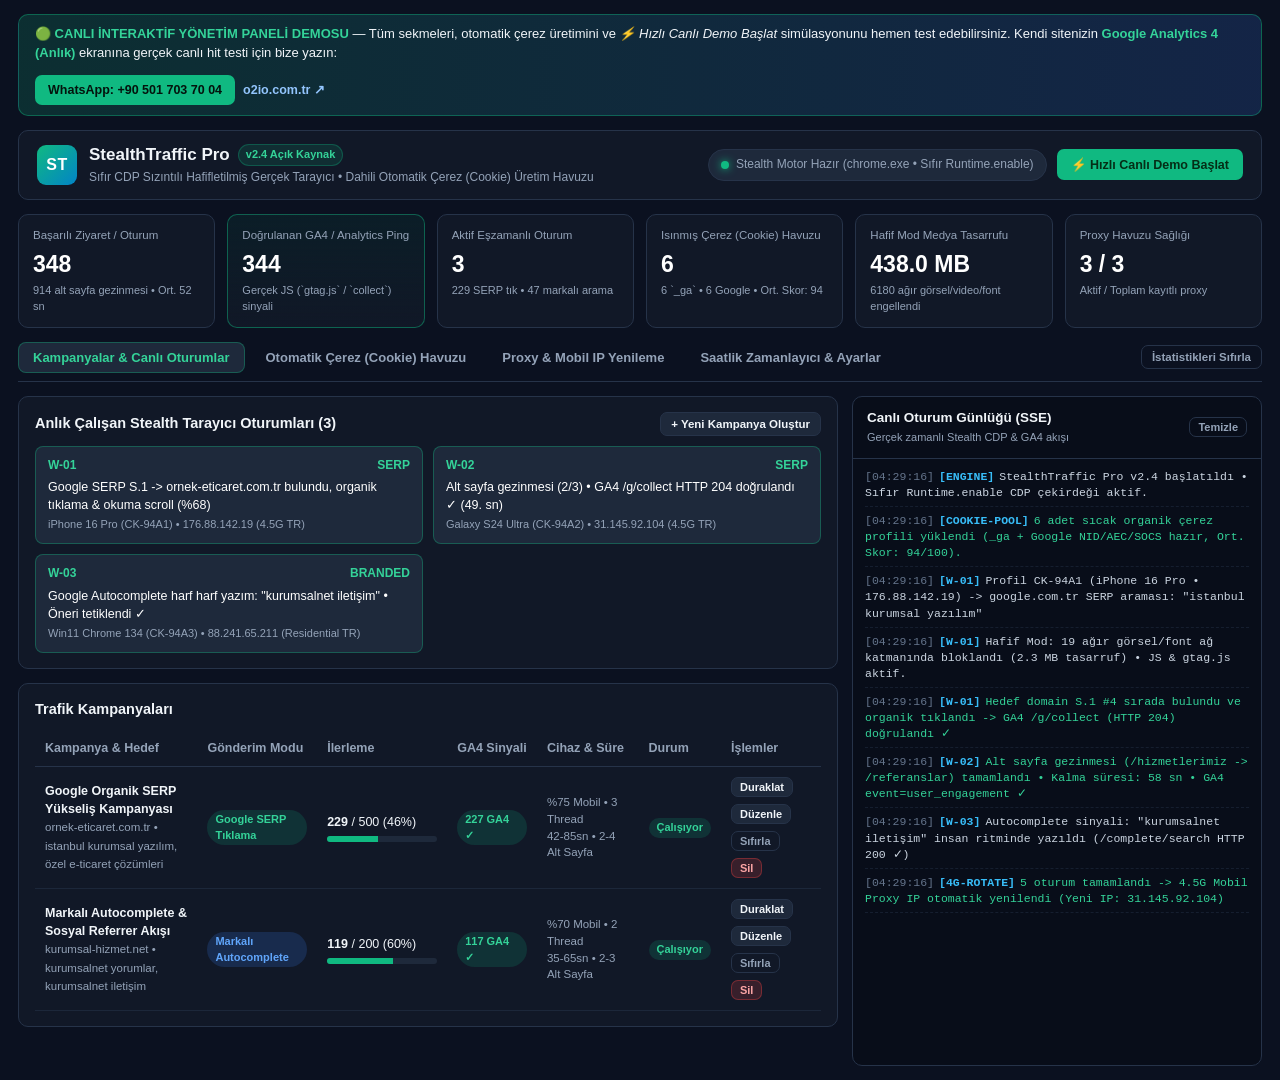
==== index.html @ ad4c649f "Deploy StealthTraffic Pro v2.4 interactive live demo panel" ====
<!DOCTYPE html>
<html lang="tr">
<head>
  <meta charset="UTF-8" />
  <meta name="viewport" content="width=device-width, initial-scale=1.0" />
  <title>StealthTraffic Pro — Hafifletilmiş Gerçek Tarayıcı & Otomatik Çerez Havuzu</title>
  <link rel="stylesheet" href="./styles.css" />
</head>
<body>
  <div class="app-shell">
    <div class="live-demo-ribbon">
      <div>
        <strong>🟢 CANLI İNTERAKTİF YÖNETİM PANELİ DEMOSU</strong> &mdash; Tüm sekmeleri, otomatik çerez üretimini ve <em>⚡ Hızlı Canlı Demo Başlat</em> simülasyonunu hemen test edebilirsiniz. Kendi sitenizin <strong>Google Analytics 4 (Anlık)</strong> ekranına gerçek canlı hit testi için bize yazın:
      </div>
      <div style="display:flex;gap:8px;align-items:center;">
        <a class="wa-cta" href="https://wa.me/905017037004?text=Merhaba%2C%20StealthTraffic%20Pro%20canl%C4%B1%20GA4%20hit%20demosu%20i%C3%A7in%20yaz%C4%B1yorum" target="_blank" rel="noopener">WhatsApp: +90 501 703 70 04</a>
        <a href="https://o2io.com.tr" target="_blank" rel="noopener" style="color:#93c5fd;font-weight:600;text-decoration:none;font-size:12.5px;">o2io.com.tr ↗</a>
      </div>
    </div>
    <!-- TOP HEADER -->
    <header class="topbar">
      <div class="brand">
        <div class="brand-logo">ST</div>
        <div>
          <h1>StealthTraffic Pro <span class="ver-badge">v2.4 Açık Kaynak</span></h1>
          <p class="subtitle">Sıfır CDP Sızıntılı Hafifletilmiş Gerçek Tarayıcı &bull; Dahili Otomatik Çerez (Cookie) Üretim Havuzu</p>
        </div>
      </div>
      <div class="topbar-actions">
        <div class="engine-pill" id="browserStatusPill">
          <span class="dot dot-ok"></span>
          <span id="browserStatusText">Tarayıcı Motoru Kontrol Ediliyor...</span>
        </div>
        <button class="btn btn-primary" id="btnOpenQuickDemo">⚡ Hızlı Canlı Demo Başlat</button>
      </div>
    </header>

    <!-- KPI SUMMARY STRIP -->
    <section class="kpi-grid">
      <div class="kpi-card">
        <div class="kpi-label">Başarılı Ziyaret / Oturum</div>
        <div class="kpi-value" id="kpiSuccess">0</div>
        <div class="kpi-sub"><span id="kpiSubpages">0</span> alt sayfa gezinmesi &bull; Ort. <span id="kpiAvgDwell">0</span> sn</div>
      </div>
      <div class="kpi-card kpi-emerald">
        <div class="kpi-label">Doğrulanan GA4 / Analytics Ping</div>
        <div class="kpi-value" id="kpiGaHits">0</div>
        <div class="kpi-sub">Gerçek JS (`gtag.js` / `collect`) sinyali</div>
      </div>
      <div class="kpi-card">
        <div class="kpi-label">Aktif Eşzamanlı Oturum</div>
        <div class="kpi-value" id="kpiActiveWorkers">0</div>
        <div class="kpi-sub"><span id="kpiSerpClicks">0</span> SERP tık &bull; <span id="kpiBranded">0</span> markalı arama</div>
      </div>
      <div class="kpi-card">
        <div class="kpi-label">Isınmış Çerez (Cookie) Havuzu</div>
        <div class="kpi-value" id="kpiCookiePool">0</div>
        <div class="kpi-sub"><span id="kpiCookieGa">0</span> `_ga` &bull; <span id="kpiCookieGoogle">0</span> Google &bull; Ort. Skor: <span id="kpiCookieScore">0</span></div>
      </div>
      <div class="kpi-card">
        <div class="kpi-label">Hafif Mod Medya Tasarrufu</div>
        <div class="kpi-value" id="kpiSavedMb">0 MB</div>
        <div class="kpi-sub"><span id="kpiBlockedReq">0</span> ağır görsel/video/font engellendi</div>
      </div>
      <div class="kpi-card">
        <div class="kpi-label">Proxy Havuzu Sağlığı</div>
        <div class="kpi-value" id="kpiProxies">0 / 0</div>
        <div class="kpi-sub">Aktif / Toplam kayıtlı proxy</div>
      </div>
    </section>

    <!-- NAVIGATION TABS -->
    <nav class="tabs-bar">
      <button class="tab-btn active" data-tab="tab-campaigns">Kampanyalar & Canlı Oturumlar</button>
      <button class="tab-btn" data-tab="tab-cookies">Otomatik Çerez (Cookie) Havuzu</button>
      <button class="tab-btn" data-tab="tab-proxies">Proxy & Mobil IP Yenileme</button>
      <button class="tab-btn" data-tab="tab-settings">Saatlik Zamanlayıcı & Ayarlar</button>
      <div class="tabs-spacer"></div>
      <button class="btn btn-ghost btn-sm" id="btnResetStats">İstatistikleri Sıfırla</button>
    </nav>

    <!-- MAIN WORKSPACE GRID -->
    <div class="workspace-grid">
      <main class="main-panel">
        <!-- TAB 1: CAMPAIGNS -->
        <section class="tab-pane active" id="tab-campaigns">
          <!-- Active Workers Live Strip -->
          <div class="panel-card" id="activeWorkersCard">
            <div class="card-header">
              <h2>Anlık Çalışan Stealth Tarayıcı Oturumları (<span id="activeWorkerCountBadge">0</span>)</h2>
              <button class="btn btn-secondary btn-sm" id="btnNewCampaign">+ Yeni Kampanya Oluştur</button>
            </div>
            <div id="activeWorkersList" class="workers-grid">
              <div class="empty-hint">Şu anda aktif çalışan oturum yok. Aşağıdan bir kampanya başlatabilir veya sağ üstten <strong>Hızlı Canlı Demo</strong> gönderebilirsiniz.</div>
            </div>
          </div>

          <!-- Campaigns List -->
          <div class="panel-card">
            <div class="card-header">
              <h2>Trafik Kampanyaları</h2>
            </div>
            <div class="table-wrap">
              <table class="data-table">
                <thead>
                  <tr>
                    <th>Kampanya & Hedef</th>
                    <th>Gönderim Modu</th>
                    <th>İlerleme</th>
                    <th>GA4 Sinyali</th>
                    <th>Cihaz & Süre</th>
                    <th>Durum</th>
                    <th>İşlemler</th>
                  </tr>
                </thead>
                <tbody id="campaignsTableBody"></tbody>
              </table>
            </div>
          </div>
        </section>

        <!-- TAB 2: AUTOMATIC COOKIE POOL -->
        <section class="tab-pane" id="tab-cookies">
          <div class="panel-card">
            <div class="card-header">
              <h2>Dahili Otomatik Çerez (Cookie) Üretim & Yaşlandırma Motoru</h2>
              <div class="btn-row">
                <a class="btn btn-secondary btn-sm" href="#" id="btnExportNetscape">Netscape (.txt) İndir</a>
                <a class="btn btn-secondary btn-sm" href="#" id="btnExportJson">JSON İndir</a>
                <button class="btn btn-secondary btn-sm" id="btnOpenCookieImport">Dışarıdan Çerez İçe Aktar</button>
                <button class="btn btn-danger btn-sm" id="btnClearCookies">Havuzu Temizle</button>
              </div>
            </div>
            <p class="card-desc">
              Dışarıdan çerez satın almaya gerek kalmadan; Google ve popüler haber/otorite sitelerinde gerçek Stealth tarayıcı oturumlarıyla ön gezinme yaparak organik geçmişe sahip (`_ga`, `NID`, `AEC`, `SOCS`) sıcak çerez profilleri üretir.
            </p>
            <div class="form-row-inline">
              <div class="field">
                <label>Üretilecek Profil Adedi</label>
                <input type="number" id="ckCount" value="5" min="1" max="200" />
              </div>
              <div class="field">
                <label>Eşzamanlı Tarayıcı</label>
                <input type="number" id="ckConcurrency" value="2" min="1" max="8" />
              </div>
              <div class="field">
                <label>Cihaz Tipi</label>
                <select id="ckDeviceType">
                  <option value="auto">Karışık (%70 Mobil / %30 Masaüstü)</option>
                  <option value="mobile">Sadece Mobil (Android / iOS)</option>
                  <option value="desktop">Sadece Masaüstü (Win11 / macOS)</option>
                </select>
              </div>
              <div class="field">
                <label>Gezilecek Otorite Site</label>
                <input type="number" id="ckSitesCount" value="3" min="1" max="8" />
              </div>
              <div class="field checkbox-inline">
                <label><input type="checkbox" id="ckUseProxies" /> Proxy Havuzunu Kullan</label>
              </div>
              <div class="field">
                <button class="btn btn-primary" id="btnStartCookieWarmup">Çerez Üretimini Başlat</button>
                <button class="btn btn-danger hidden" id="btnStopCookieWarmup">Durdur</button>
              </div>
            </div>
            <div id="cookieJobProgressBox" class="progress-banner hidden">
              <span id="cookieJobProgressText">Çerez üretiliyor: 0 / 5</span>
            </div>
          </div>

          <div class="panel-card">
            <div class="card-header">
              <h2>Hazır Çerez Profilleri Havuzu</h2>
            </div>
            <div class="table-wrap">
              <table class="data-table">
                <thead>
                  <tr>
                    <th>Profil ID</th>
                    <th>Cihaz Parmak İzi</th>
                    <th>Çerez & Domain</th>
                    <th>Sinyaller</th>
                    <th>Isınma Skoru</th>
                    <th>Kullanım</th>
                    <th>İşlem</th>
                  </tr>
                </thead>
                <tbody id="cookiesTableBody"></tbody>
              </table>
            </div>
          </div>
        </section>

        <!-- TAB 3: PROXY & ROTATING MOBILE IP -->
        <section class="tab-pane" id="tab-proxies">
          <div class="split-2">
            <div class="panel-card">
              <div class="card-header">
                <h2>Toplu Proxy Ekle (HTTP / SOCKS5)</h2>
              </div>
              <p class="card-desc">Desteklenen formatlar: <code>ip:port</code>, <code>ip:port:kullanici:sifre</code>, <code>http://user:pass@ip:port</code>, <code>socks5://user:pass@ip:port</code></p>
              <textarea id="proxyBulkInput" rows="5" placeholder="185.122.40.15:8080:user1:pass1&#10;socks5://user:pass@95.14.22.10:1080"></textarea>
              <div class="btn-row mt-10">
                <button class="btn btn-primary" id="btnImportProxies">Proxyleri Havuza Ekle</button>
                <button class="btn btn-secondary" id="btnTestProxies">Tümünü Test Et (Hız & Çıkış IP)</button>
                <button class="btn btn-secondary" id="btnRemoveDeadProxies">Ölü Proxyleri Sil</button>
                <button class="btn btn-danger" id="btnClearProxies">Tümünü Temizle</button>
              </div>
            </div>

            <div class="panel-card">
              <div class="card-header">
                <h2>Mobil Proxy (4G/5G Rotating) Otomatik IP Yenileme</h2>
              </div>
              <p class="card-desc">Google SERP organik arama modunda CAPTCHA çıkmaması için mobil proxy sağlayıcınızın verdiği IP sıfırlama API adresini tanımlayabilirsiniz.</p>
              <div class="field">
                <label>IP Değiştirme (Reset) Webhook URL</label>
                <input type="text" id="rotApiUrl" placeholder="https://api.mobilproxy.com/changeip?token=..." />
              </div>
              <div class="field mt-10">
                <label>Kaç Ziyarette Bir Otomatik IP Yenilensin?</label>
                <input type="number" id="rotEveryN" value="5" min="1" max="500" />
              </div>
              <div class="btn-row mt-10">
                <button class="btn btn-primary" id="btnSaveRotation">Kaydet</button>
                <button class="btn btn-secondary" id="btnTriggerRotationNow">Şimdi IP Yenile & Test Et</button>
              </div>
            </div>
          </div>

          <div class="panel-card">
            <div class="card-header">
              <h2>Kayıtlı Proxy Listesi</h2>
            </div>
            <div class="table-wrap">
              <table class="data-table">
                <thead>
                  <tr>
                    <th>ID</th>
                    <th>Proxy Adresi</th>
                    <th>Durum</th>
                    <th>Gecikme</th>
                    <th>Çıkış IP</th>
                    <th>Başarılı Oturum</th>
                    <th>Sil</th>
                  </tr>
                </thead>
                <tbody id="proxiesTableBody"></tbody>
              </table>
            </div>
          </div>
        </section>

        <!-- TAB 4: HOURLY SCHEDULER & SETTINGS -->
        <section class="tab-pane" id="tab-settings">
          <div class="panel-card">
            <div class="card-header">
              <h2>24 Saatlik Doğal Organik Trafik Dağılım Zamanlayıcısı</h2>
              <label class="switch-label">
                <input type="checkbox" id="setHourlyEnabled" />
                <span>Saatlik Doğal Ritim Aktif</span>
              </label>
            </div>
            <p class="card-desc">Etkinleştirildiğinde gece saatlerinde gönderim hızını doğal oranda yavaşlatıp gündüz/akşam pik saatlerinde %100 kapasiteyle çalıştırır.</p>
            <div id="hourlyBarsContainer" class="hourly-grid"></div>
          </div>

          <div class="panel-card">
            <div class="card-header">
              <h2>Stealth Tarayıcı Motoru & Çerez Tohum (Seed) Ayarları</h2>
            </div>
            <div class="form-grid-2">
              <div class="field">
                <label>Chrome / Chromium / Edge Çalıştırılabilir Dosya Yolu (Boş bırakılırsa otomatik algılanır)</label>
                <input type="text" id="setBrowserPath" placeholder="Otomatik Algıla" />
              </div>
              <div class="field">
                <label>Google Arama Alan Adı</label>
                <select id="setGoogleDomain">
                  <option value="https://www.google.com.tr">google.com.tr (Türkiye)</option>
                  <option value="https://www.google.com">google.com (Global / ABD)</option>
                  <option value="https://www.google.de">google.de (Almanya)</option>
                  <option value="https://www.google.co.uk">google.co.uk (İngiltere)</option>
                </select>
              </div>
              <div class="field">
                <label>Maksimum Küresel Eşzamanlı Tarayıcı Limiti (RAM Koruması)</label>
                <input type="number" id="setMaxConcurrency" value="4" min="1" max="20" />
              </div>
              <div class="field">
                <label>Tarayıcı Dil & Saat Dilimi</label>
                <div class="split-inline">
                  <input type="text" id="setLocale" value="tr-TR" placeholder="tr-TR" />
                  <input type="text" id="setTimezone" value="Europe/Istanbul" placeholder="Europe/Istanbul" />
                </div>
              </div>
              <div class="field checkbox-inline">
                <label><input type="checkbox" id="setLightweight" checked /> Varsayılan Hafif Mod (Ağır Görsel/Video/Font Engelle, GA4 & JS Açık Tut)</label>
              </div>
              <div class="field checkbox-inline">
                <label><input type="checkbox" id="setHeadless" checked /> Varsayılan Arka Plan Modu (Headless — Kapatılırsa tarayıcı pencereleri ekranda görünür)</label>
              </div>
            </div>
            <div class="field mt-10">
              <label>Otomatik Çerez Isıtma Otorite / Haber Siteleri (Her satıra 1 URL)</label>
              <textarea id="setSeedSites" rows="5"></textarea>
            </div>
            <div class="btn-row mt-10">
              <button class="btn btn-primary" id="btnSaveSettings">Tüm Ayarları Kaydet</button>
            </div>
          </div>
        </section>
      </main>

      <!-- RIGHT SIDEBAR: LIVE REAL-TIME WORKER TERMINAL -->
      <aside class="terminal-panel">
        <div class="terminal-header">
          <div>
            <h3>Canlı Oturum Günlüğü (SSE)</h3>
            <span class="term-sub">Gerçek zamanlı Stealth CDP & GA4 akışı</span>
          </div>
          <button class="btn btn-ghost btn-xs" id="btnClearLogs">Temizle</button>
        </div>
        <div class="terminal-body" id="liveLogStream"></div>
      </aside>
    </div>
  </div>

  <!-- MODAL 1: QUICK LIVE DEMO -->
  <div class="modal-backdrop hidden" id="modalQuickDemo">
    <div class="modal-box">
      <div class="modal-header">
        <h3>⚡ Müşteri İçin Hızlı Canlı Demo Başlat</h3>
        <button class="close-btn" data-close="modalQuickDemo">&times;</button>
      </div>
      <div class="modal-body">
        <p class="card-desc">Hedef siteye saniyeler içinde gerçek JS/GA4 sinyalli, otomatik çerezli ve alt sayfa gezinmeli canlı demo oturumları gönderir.</p>
        <div class="field">
          <label>Hedef Site URL Adresi *</label>
          <input type="text" id="demoUrl" placeholder="https://ornek-musteri-sitesi.com/" />
        </div>
        <div class="form-grid-2 mt-10">
          <div class="field">
            <label>Gönderim Modu</label>
            <select id="demoMode">
              <option value="direct">Direkt & Anlık GA4 Ziyaretçi (En Hızlı Demo)</option>
              <option value="referrer">Sosyal Medya / Google Referrer Girişi</option>
              <option value="serp">Google'da Kelime Aratıp Tıklama (SERP)</option>
              <option value="branded">Markalı Arama & Autocomplete Sinyali</option>
            </select>
          </div>
          <div class="field">
            <label>Anahtar Kelime (SERP / Markalı mod için)</label>
            <input type="text" id="demoKeyword" placeholder="örnek anahtar kelime" />
          </div>
          <div class="field">
            <label>Demo Ziyaret Adedi</label>
            <input type="number" id="demoVisits" value="3" min="1" max="25" />
          </div>
          <div class="field">
            <label>Eşzamanlı Oturum</label>
            <input type="number" id="demoConcurrency" value="2" min="1" max="6" />
          </div>
          <div class="field">
            <label>Sitede Kalma Süresi (Saniye)</label>
            <input type="number" id="demoDwell" value="35" min="10" max="300" />
          </div>
          <div class="field">
            <label>Gezilecek Alt Sayfa Sayısı</label>
            <input type="number" id="demoSubpages" value="2" min="0" max="6" />
          </div>
        </div>
        <div class="checkbox-group mt-10">
          <label><input type="checkbox" id="demoLightweight" checked /> Hafifletilmiş Gerçek Tarayıcı (Görsel/Video Kapat, GA4 JS Çalıştır)</label>
          <label><input type="checkbox" id="demoVisibleWindow" /> Tarayıcıyı Ekranda Görünür Aç (Canlı Ekran Paylaşımında İzletmek İçin)</label>
          <label><input type="checkbox" id="demoUseCookies" checked /> Çerez Havuzundan Isınmış Profil Kullan</label>
          <label><input type="checkbox" id="demoUseProxies" /> Proxy Havuzunu Kullan</label>
        </div>
      </div>
      <div class="modal-footer">
        <button class="btn btn-secondary" data-close="modalQuickDemo">İptal</button>
        <button class="btn btn-primary" id="btnSubmitQuickDemo">Canlı Demoyu Şimdi Başlat</button>
      </div>
    </div>
  </div>

  <!-- MODAL 2: CAMPAIGN CREATE / EDIT -->
  <div class="modal-backdrop hidden" id="modalCampaign">
    <div class="modal-box modal-lg">
      <div class="modal-header">
        <h3 id="campModalTitle">Kampanya Oluştur / Düzenle</h3>
        <button class="close-btn" data-close="modalCampaign">&times;</button>
      </div>
      <div class="modal-body">
        <input type="hidden" id="campId" />
        <div class="form-grid-2">
          <div class="field">
            <label>Kampanya Adı *</label>
            <input type="text" id="campName" placeholder="Örn: Ana Kelime SERP Kampanyası" />
          </div>
          <div class="field">
            <label>Trafik Gönderim Modu</label>
            <select id="campMode">
              <option value="serp">Google Organik Arama & Tıklama (SERP CTR)</option>
              <option value="branded">Markalı Arama & Autocomplete Sinyali</option>
              <option value="referrer">Sosyal Medya / Özel Referrer Hit</option>
              <option value="direct">Direkt & GA4 Anlık Trafik</option>
            </select>
          </div>
          <div class="field">
            <label>Hedef Domain (SERP eşleşmesi için) *</label>
            <input type="text" id="campDomain" placeholder="orneksite.com" />
          </div>
          <div class="field">
            <label>Marka Adı (Markalı Autocomplete modu için)</label>
            <input type="text" id="campBrand" placeholder="ÖrnekMarka" />
          </div>
        </div>
        <div class="form-grid-2 mt-10">
          <div class="field">
            <label>Hedef Sayfa URL'leri (Her satıra 1 URL)</label>
            <textarea id="campUrls" rows="3" placeholder="https://orneksite.com/"></textarea>
          </div>
          <div class="field">
            <label>Aranacak Anahtar Kelimeler (Her satıra 1 kelime)</label>
            <textarea id="campKeywords" rows="3" placeholder="örnek kelime 1&#10;örnek kelime 2"></textarea>
          </div>
        </div>
        <div class="field mt-10">
          <label>Referrer (Yönlendiren) Kaynakları (Referrer modu için her satıra 1 URL)</label>
          <textarea id="campReferrers" rows="2">https://t.co/
https://l.instagram.com/
https://www.youtube.com/</textarea>
        </div>
        <div class="form-grid-4 mt-10">
          <div class="field">
            <label>Toplam Hedef Ziyaret</label>
            <input type="number" id="campTargetVisits" value="100" min="1" />
          </div>
          <div class="field">
            <label>Eşzamanlı Oturum</label>
            <input type="number" id="campConcurrency" value="2" min="1" max="16" />
          </div>
          <div class="field">
            <label>Mobil Cihaz Oranı (%)</label>
            <input type="number" id="campMobileRatio" value="70" min="0" max="100" />
          </div>
          <div class="field">
            <label>Max SERP Sayfa Taraması</label>
            <input type="number" id="campMaxSerp" value="3" min="1" max="10" />
          </div>
          <div class="field">
            <label>Min. Kalma Süresi (sn)</label>
            <input type="number" id="campDwellMin" value="30" min="5" />
          </div>
          <div class="field">
            <label>Max. Kalma Süresi (sn)</label>
            <input type="number" id="campDwellMax" value="70" min="10" />
          </div>
          <div class="field">
            <label>Min. Alt Sayfa Gezme</label>
            <input type="number" id="campSubMin" value="1" min="0" max="10" />
          </div>
          <div class="field">
            <label>Max. Alt Sayfa Gezme</label>
            <input type="number" id="campSubMax" value="3" min="0" max="10" />
          </div>
        </div>
        <div class="checkbox-group mt-10">
          <label><input type="checkbox" id="campUseCookies" checked /> Çerez Havuzundan Isınmış Profil Kullan & Her Ziyarette Yaşlandır</label>
          <label><input type="checkbox" id="campAutoWarm" checked /> Çerez Havuzu Boşsa Oturum Öncesi Otomatik Çerez Üret</label>
          <label><input type="checkbox" id="campLightweight" checked /> Hafifletilmiş Gerçek Tarayıcı (Ağır Medya/Font Engelle, GA4 JS Açık)</label>
          <label><input type="checkbox" id="campHeadless" checked /> Arka Planda Çalıştır (Headless)</label>
          <label><input type="checkbox" id="campUseProxies" /> Proxy Havuzunu Kullan</label>
        </div>
      </div>
      <div class="modal-footer">
        <button class="btn btn-secondary" data-close="modalCampaign">Vazgeç</button>
        <button class="btn btn-primary" id="btnSaveCampaign">Kampanyayı Kaydet</button>
      </div>
    </div>
  </div>

  <!-- MODAL 3: COOKIE IMPORT -->
  <div class="modal-backdrop hidden" id="modalCookieImport">
    <div class="modal-box">
      <div class="modal-header">
        <h3>Dışarıdan Çerez (Cookie) İçe Aktar</h3>
        <button class="close-btn" data-close="modalCookieImport">&times;</button>
      </div>
      <div class="modal-body">
        <p class="card-desc">Netscape HTTP Cookie (<code>.txt</code>) veya JSON (Cookie-Editor / StealthTraffic) formatındaki çerezlerinizi aşağıya yapıştırın.</p>
        <textarea id="cookieImportTextarea" rows="8" placeholder="# Netscape HTTP Cookie File veya [{ &quot;name&quot;: &quot;_ga&quot;, ... }]"></textarea>
      </div>
      <div class="modal-footer">
        <button class="btn btn-secondary" data-close="modalCookieImport">İptal</button>
        <button class="btn btn-primary" id="btnSubmitCookieImport">Havuza Aktar</button>
      </div>
    </div>
  </div>

  <div id="toastContainer" class="toast-container"></div>
  <script src="./app.js"></script>
</body>
</html>
---- styles.css ----
:root {
  --bg-base: #0b1120;
  --bg-surface: #111827;
  --bg-elevated: #1e293b;
  --border: #263349;
  --text-main: #f1f5f9;
  --text-muted: #94a3b8;
  --accent: #10b981;
  --accent-hover: #059669;
  --blue: #3b82f6;
  --warn: #f59e0b;
  --danger: #ef4444;
  --radius: 10px;
}

* {
  box-sizing: border-box;
  margin: 0;
  padding: 0;
}

body {
  font-family: -apple-system, BlinkMacSystemFont, "Segoe UI", Roboto, Inter, sans-serif;
  background: var(--bg-base);
  color: var(--text-main);
  font-size: 13.5px;
  line-height: 1.45;
}

.app-shell {
  max-width: 1640px;
  margin: 0 auto;
  padding: 14px 18px;
}

.topbar {
  display: flex;
  align-items: center;
  justify-content: space-between;
  background: var(--bg-surface);
  border: 1px solid var(--border);
  border-radius: var(--radius);
  padding: 12px 18px;
  margin-bottom: 14px;
  gap: 14px;
  flex-wrap: wrap;
}

.brand {
  display: flex;
  align-items: center;
  gap: 12px;
}

.brand-logo {
  width: 40px;
  height: 40px;
  border-radius: 9px;
  background: linear-gradient(135deg, #10b981, #0284c7);
  display: flex;
  align-items: center;
  justify-content: center;
  font-weight: 800;
  font-size: 16px;
  color: #fff;
  letter-spacing: 0.5px;
}

.brand h1 {
  font-size: 17px;
  font-weight: 700;
  display: flex;
  align-items: center;
  gap: 8px;
}

.ver-badge {
  font-size: 11px;
  font-weight: 600;
  background: rgba(16, 185, 129, 0.14);
  color: #34d399;
  border: 1px solid rgba(16, 185, 129, 0.3);
  padding: 2px 7px;
  border-radius: 999px;
}

.subtitle {
  color: var(--text-muted);
  font-size: 12px;
  margin-top: 2px;
}

.topbar-actions {
  display: flex;
  align-items: center;
  gap: 10px;
}

.engine-pill {
  display: flex;
  align-items: center;
  gap: 7px;
  background: var(--bg-elevated);
  border: 1px solid var(--border);
  padding: 6px 12px;
  border-radius: 999px;
  font-size: 12px;
  color: var(--text-muted);
}

.dot {
  width: 8px;
  height: 8px;
  border-radius: 50%;
  display: inline-block;
}
.dot-ok { background: var(--accent); box-shadow: 0 0 8px var(--accent); }
.dot-err { background: var(--danger); }

.kpi-grid {
  display: grid;
  grid-template-columns: repeat(6, 1fr);
  gap: 12px;
  margin-bottom: 14px;
}

.kpi-card {
  background: var(--bg-surface);
  border: 1px solid var(--border);
  border-radius: var(--radius);
  padding: 12px 14px;
}

.kpi-emerald {
  border-color: rgba(16, 185, 129, 0.45);
  background: linear-gradient(180deg, rgba(16, 185, 129, 0.08), var(--bg-surface));
}

.kpi-label {
  font-size: 11.5px;
  color: var(--text-muted);
  font-weight: 500;
}

.kpi-value {
  font-size: 23px;
  font-weight: 800;
  margin: 4px 0 2px;
  color: #fff;
}

.kpi-sub {
  font-size: 11px;
  color: var(--text-muted);
}

.tabs-bar {
  display: flex;
  align-items: center;
  gap: 6px;
  margin-bottom: 14px;
  border-bottom: 1px solid var(--border);
  padding-bottom: 8px;
  flex-wrap: wrap;
}

.tabs-spacer {
  flex: 1;
}

.tab-btn {
  background: transparent;
  color: var(--text-muted);
  border: 1px solid transparent;
  padding: 7px 14px;
  border-radius: 8px;
  cursor: pointer;
  font-weight: 600;
  font-size: 13px;
  transition: all 0.15s;
}

.tab-btn:hover {
  color: var(--text-main);
  background: var(--bg-surface);
}

.tab-btn.active {
  background: var(--bg-elevated);
  color: #34d399;
  border-color: rgba(16, 185, 129, 0.35);
}

.workspace-grid {
  display: grid;
  grid-template-columns: 1fr 410px;
  gap: 14px;
  align-items: start;
}

.tab-pane {
  display: none;
}
.tab-pane.active {
  display: block;
}

.panel-card {
  background: var(--bg-surface);
  border: 1px solid var(--border);
  border-radius: var(--radius);
  padding: 15px 16px;
  margin-bottom: 14px;
}

.card-header {
  display: flex;
  align-items: center;
  justify-content: space-between;
  margin-bottom: 10px;
  gap: 10px;
  flex-wrap: wrap;
}

.card-header h2 {
  font-size: 14.5px;
  font-weight: 700;
}

.card-desc {
  color: var(--text-muted);
  font-size: 12.5px;
  margin-bottom: 12px;
}

.workers-grid {
  display: grid;
  grid-template-columns: repeat(auto-fill, minmax(260px, 1fr));
  gap: 10px;
}

.worker-pill-card {
  background: var(--bg-elevated);
  border: 1px solid rgba(16, 185, 129, 0.35);
  border-radius: 8px;
  padding: 10px 12px;
}

.worker-top {
  display: flex;
  justify-content: space-between;
  font-weight: 700;
  font-size: 12px;
  color: #34d399;
  margin-bottom: 4px;
}

.worker-step {
  font-size: 12.5px;
  color: #fff;
  margin-bottom: 3px;
}

.worker-meta {
  font-size: 11px;
  color: var(--text-muted);
}

.empty-hint {
  color: var(--text-muted);
  font-size: 12.5px;
  padding: 8px 2px;
}

.table-wrap {
  overflow-x: auto;
}

.data-table {
  width: 100%;
  border-collapse: collapse;
  font-size: 12.5px;
}

.data-table th {
  text-align: left;
  padding: 9px 10px;
  color: var(--text-muted);
  border-bottom: 1px solid var(--border);
  font-weight: 600;
  white-space: nowrap;
}

.data-table td {
  padding: 10px;
  border-bottom: 1px solid rgba(38, 51, 73, 0.55);
  vertical-align: middle;
}

.badge {
  display: inline-block;
  padding: 2px 8px;
  border-radius: 999px;
  font-size: 11px;
  font-weight: 600;
}
.badge-green { background: rgba(16, 185, 129, 0.16); color: #34d399; }
.badge-blue { background: rgba(59, 130, 246, 0.18); color: #60a5fa; }
.badge-amber { background: rgba(245, 158, 11, 0.18); color: #fbbf24; }
.badge-red { background: rgba(239, 68, 68, 0.18); color: #f87171; }
.badge-slate { background: var(--bg-elevated); color: var(--text-muted); }

.prog-bar {
  width: 110px;
  height: 6px;
  background: var(--bg-elevated);
  border-radius: 999px;
  overflow: hidden;
  margin-top: 4px;
}
.prog-fill {
  height: 100%;
  background: var(--accent);
}

.btn {
  border: none;
  border-radius: 7px;
  padding: 8px 14px;
  font-weight: 600;
  font-size: 12.5px;
  cursor: pointer;
  display: inline-flex;
  align-items: center;
  gap: 5px;
  text-decoration: none;
  transition: opacity 0.15s, background 0.15s;
}
.btn:hover { opacity: 0.92; }
.btn-sm { padding: 5px 10px; font-size: 11.5px; }
.btn-xs { padding: 3px 8px; font-size: 11px; }
.btn-primary { background: var(--accent); color: #052e16; font-weight: 700; }
.btn-primary:hover { background: #34d399; }
.btn-secondary { background: var(--bg-elevated); color: var(--text-main); border: 1px solid var(--border); }
.btn-danger { background: rgba(239, 68, 68, 0.18); color: #fca5a5; border: 1px solid rgba(239, 68, 68, 0.35); }
.btn-ghost { background: transparent; color: var(--text-muted); border: 1px solid var(--border); }

.btn-row {
  display: flex;
  gap: 7px;
  flex-wrap: wrap;
}

.field label {
  display: block;
  font-size: 11.5px;
  color: var(--text-muted);
  margin-bottom: 4px;
  font-weight: 500;
}

input[type="text"],
input[type="number"],
select,
textarea {
  width: 100%;
  background: #0d1424;
  border: 1px solid var(--border);
  border-radius: 7px;
  color: var(--text-main);
  padding: 7px 10px;
  font-size: 12.5px;
  font-family: inherit;
}

input:focus, select:focus, textarea:focus {
  outline: none;
  border-color: var(--accent);
}

.form-row-inline {
  display: flex;
  align-items: flex-end;
  gap: 10px;
  flex-wrap: wrap;
}
.form-row-inline .field {
  min-width: 135px;
}

.form-grid-2 {
  display: grid;
  grid-template-columns: 1fr 1fr;
  gap: 12px;
}
.form-grid-4 {
  display: grid;
  grid-template-columns: repeat(4, 1fr);
  gap: 10px;
}
.split-2 {
  display: grid;
  grid-template-columns: 1fr 1fr;
  gap: 14px;
}
.split-inline {
  display: grid;
  grid-template-columns: 1fr 1fr;
  gap: 8px;
}

.checkbox-inline {
  display: flex;
  align-items: center;
  padding-bottom: 6px;
}
.checkbox-inline label, .checkbox-group label, .switch-label {
  display: flex;
  align-items: center;
  gap: 7px;
  cursor: pointer;
  color: var(--text-main);
  font-size: 12.5px;
}
.checkbox-group {
  display: grid;
  grid-template-columns: 1fr 1fr;
  gap: 8px;
}

.mt-10 { margin-top: 10px; }
.hidden { display: none !important; }

.progress-banner {
  margin-top: 12px;
  padding: 9px 12px;
  border-radius: 7px;
  background: rgba(16, 185, 129, 0.12);
  border: 1px solid rgba(16, 185, 129, 0.35);
  color: #34d399;
  font-weight: 600;
}

/* Hourly 24h Bars */
.hourly-grid {
  display: grid;
  grid-template-columns: repeat(12, 1fr);
  gap: 8px;
}
.hour-cell {
  background: #0d1424;
  border: 1px solid var(--border);
  border-radius: 7px;
  padding: 7px;
  text-align: center;
}
.hour-cell span {
  display: block;
  font-size: 11px;
  color: var(--text-muted);
  margin-bottom: 4px;
}
.hour-cell input {
  text-align: center;
  padding: 4px;
}

/* Live SSE Terminal */
.terminal-panel {
  background: #080d19;
  border: 1px solid var(--border);
  border-radius: var(--radius);
  display: flex;
  flex-direction: column;
  height: calc(100vh - 230px);
  min-height: 520px;
  position: sticky;
  top: 14px;
}

.terminal-header {
  padding: 11px 14px;
  border-bottom: 1px solid var(--border);
  display: flex;
  justify-content: space-between;
  align-items: center;
}
.terminal-header h3 {
  font-size: 13.5px;
  font-weight: 700;
}
.term-sub {
  font-size: 11px;
  color: var(--text-muted);
}

.terminal-body {
  flex: 1;
  overflow-y: auto;
  padding: 10px 12px;
  font-family: ui-monospace, SFMono-Regular, Menlo, Consolas, monospace;
  font-size: 11.5px;
  display: flex;
  flex-direction: column;
  gap: 6px;
}

.log-line {
  line-height: 1.4;
  word-break: break-word;
  padding-bottom: 5px;
  border-bottom: 1px dashed rgba(38, 51, 73, 0.45);
}
.log-time { color: #64748b; margin-right: 5px; }
.log-worker { color: #38bdf8; font-weight: 600; margin-right: 5px; }
.log-info { color: #cbd5e1; }
.log-success { color: #34d399; }
.log-warn { color: #fbbf24; }
.log-error { color: #f87171; }

/* Modals */
.modal-backdrop {
  position: fixed;
  inset: 0;
  background: rgba(3, 7, 18, 0.78);
  display: flex;
  align-items: center;
  justify-content: center;
  z-index: 1000;
  padding: 16px;
}
.modal-box {
  background: var(--bg-surface);
  border: 1px solid var(--border);
  border-radius: 12px;
  width: 100%;
  max-width: 640px;
  max-height: 92vh;
  overflow-y: auto;
}
.modal-lg { max-width: 820px; }
.modal-header, .modal-footer {
  padding: 13px 18px;
  border-bottom: 1px solid var(--border);
  display: flex;
  justify-content: space-between;
  align-items: center;
}
.modal-footer {
  border-bottom: none;
  border-top: 1px solid var(--border);
  justify-content: flex-end;
  gap: 8px;
}
.modal-body {
  padding: 16px 18px;
}
.close-btn {
  background: none;
  border: none;
  color: var(--text-muted);
  font-size: 22px;
  cursor: pointer;
}

.toast-container {
  position: fixed;
  bottom: 18px;
  right: 18px;
  display: flex;
  flex-direction: column;
  gap: 8px;
  z-index: 2000;
}
.toast {
  background: var(--bg-elevated);
  border-left: 4px solid var(--accent);
  color: #fff;
  padding: 10px 15px;
  border-radius: 8px;
  box-shadow: 0 10px 25px rgba(0, 0, 0, 0.45);
  font-size: 12.5px;
}
.toast.err { border-left-color: var(--danger); }

@media (max-width: 1220px) {
  .kpi-grid { grid-template-columns: repeat(3, 1fr); }
  .workspace-grid { grid-template-columns: 1fr; }
  .terminal-panel { height: 360px; min-height: 320px; position: static; }
}
@media (max-width: 760px) {
  .kpi-grid { grid-template-columns: repeat(2, 1fr); }
  .form-grid-2, .form-grid-4, .split-2, .checkbox-group { grid-template-columns: 1fr; }
  .hourly-grid { grid-template-columns: repeat(4, 1fr); }
}


.live-demo-ribbon {
  background: linear-gradient(90deg, rgba(16,185,129,0.18), rgba(59,130,246,0.18));
  border: 1px solid rgba(16,185,129,0.4);
  border-radius: 10px;
  padding: 10px 16px;
  margin-bottom: 14px;
  display: flex;
  align-items: center;
  justify-content: space-between;
  gap: 12px;
  flex-wrap: wrap;
  font-size: 13px;
}
.live-demo-ribbon strong { color: #34d399; }
.live-demo-ribbon a.wa-cta {
  background: #10b981;
  color: #04130d;
  font-weight: 700;
  text-decoration: none;
  padding: 6px 13px;
  border-radius: 7px;
  font-size: 12.5px;
  white-space: nowrap;
}
.live-demo-ribbon a.wa-cta:hover { filter: brightness(1.08); }
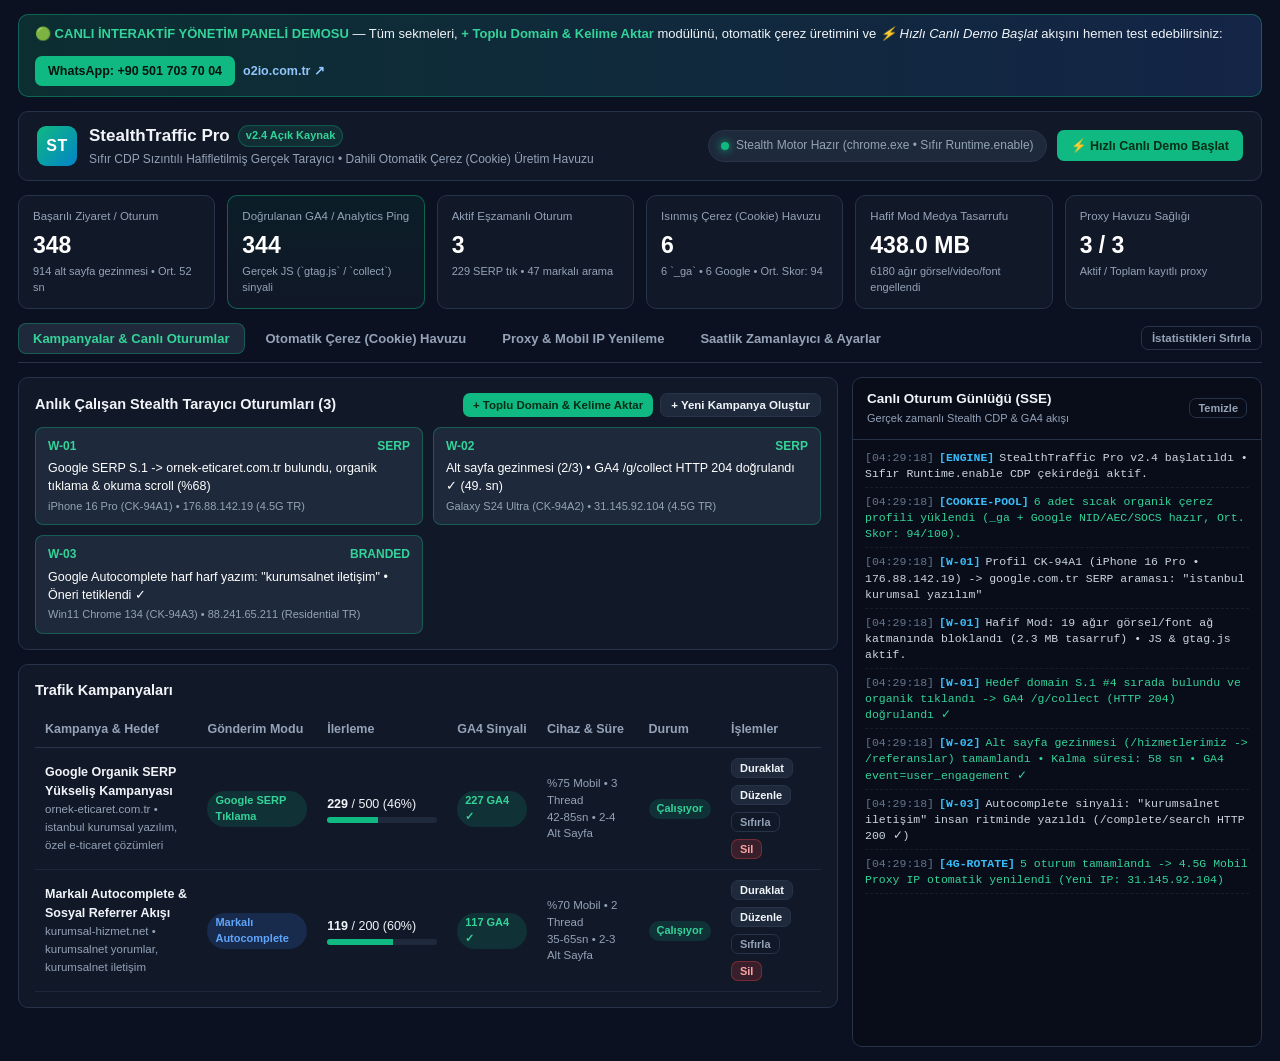
==== commit b07c571f: "Add 1-click Bulk Domain & Multi-Keyword Matrix Import modal" ====
--- a/index.html
+++ b/index.html
@@ -10,7 +10,7 @@
   <div class="app-shell">
     <div class="live-demo-ribbon">
       <div>
-        <strong>🟢 CANLI İNTERAKTİF YÖNETİM PANELİ DEMOSU</strong> &mdash; Tüm sekmeleri, otomatik çerez üretimini ve <em>⚡ Hızlı Canlı Demo Başlat</em> simülasyonunu hemen test edebilirsiniz. Kendi sitenizin <strong>Google Analytics 4 (Anlık)</strong> ekranına gerçek canlı hit testi için bize yazın:
+        <strong>🟢 CANLI İNTERAKTİF YÖNETİM PANELİ DEMOSU</strong> &mdash; Tüm sekmeleri, <strong>+ Toplu Domain &amp; Kelime Aktar</strong> modülünü, otomatik çerez üretimini ve <em>⚡ Hızlı Canlı Demo Başlat</em> akışını hemen test edebilirsiniz:
       </div>
       <div style="display:flex;gap:8px;align-items:center;">
         <a class="wa-cta" href="https://wa.me/905017037004?text=Merhaba%2C%20StealthTraffic%20Pro%20canl%C4%B1%20GA4%20hit%20demosu%20i%C3%A7in%20yaz%C4%B1yorum" target="_blank" rel="noopener">WhatsApp: +90 501 703 70 04</a>
@@ -88,7 +88,10 @@
           <div class="panel-card" id="activeWorkersCard">
             <div class="card-header">
               <h2>Anlık Çalışan Stealth Tarayıcı Oturumları (<span id="activeWorkerCountBadge">0</span>)</h2>
-              <button class="btn btn-secondary btn-sm" id="btnNewCampaign">+ Yeni Kampanya Oluştur</button>
+              <div class="btn-row">
+                <button class="btn btn-primary btn-sm" id="btnBulkCampaign">+ Toplu Domain &amp; Kelime Aktar</button>
+                <button class="btn btn-secondary btn-sm" id="btnNewCampaign">+ Yeni Kampanya Oluştur</button>
+              </div>
             </div>
             <div id="activeWorkersList" class="workers-grid">
               <div class="empty-hint">Şu anda aktif çalışan oturum yok. Aşağıdan bir kampanya başlatabilir veya sağ üstten <strong>Hızlı Canlı Demo</strong> gönderebilirsiniz.</div>
@@ -499,6 +502,57 @@
     </div>
   </div>
 
+  <!-- MODAL 4: BULK MULTI-DOMAIN & KEYWORD MATRIX IMPORT -->
+  <div class="modal-backdrop hidden" id="modalBulkCampaign">
+    <div class="modal-box modal-lg">
+      <div class="modal-header">
+        <h3>🚀 Toplu Domain &amp; Her Domaine Özel Farklı Kelime Listesi Aktar</h3>
+        <button class="close-btn" data-close="modalBulkCampaign">&times;</button>
+      </div>
+      <div class="modal-body">
+        <p class="card-desc">Her satıra <code>domain.com | kelime 1, kelime 2, kelime 3</code> formatında istediğiniz kadar farklı site ve her siteye özel anahtar kelimeleri yapıştırın. Motor her domaini kendi kelime havuzuyla ayrı sıcak çerez profilleri üzerinden paralel çalıştırır.</p>
+        <div class="field">
+          <label>Toplu Domain &amp; Kelime Listesi (Her Satır Ayrı Domain) *</label>
+          <textarea id="bulkDomainsInput" rows="7" placeholder="ornek-site1.com | istanbul web tasarım, kurumsal seo hizmeti&#10;ikincisite.net | ankara nakliyat firması, evden eve taşımacılık&#10;ucuncudomain.org | özel yazılım geliştirme, mobil uygulama ajansı"></textarea>
+        </div>
+        <div class="form-grid-2 mt-10">
+          <div class="field">
+            <label>Gönderim Modu</label>
+            <select id="bulkMode">
+              <option value="serp">Google Organik SERP Arama &amp; Tıklama</option>
+              <option value="branded">Markalı Autocomplete &amp; Arama</option>
+              <option value="referrer">Sosyal / Google Referrer Girişi</option>
+              <option value="direct">Direkt &amp; Anlık GA4 Ziyaretçi</option>
+            </select>
+          </div>
+          <div class="field">
+            <label>Domain Başına Hedef Hit</label>
+            <input type="number" id="bulkVisits" value="150" min="1" max="50000" />
+          </div>
+          <div class="field">
+            <label>Domain Başına Eşzamanlı Thread</label>
+            <input type="number" id="bulkConcurrency" value="2" min="1" max="8" />
+          </div>
+          <div class="field">
+            <label>Sitede Kalma Aralığı (Min - Max Sn)</label>
+            <div style="display:flex;gap:8px;">
+              <input type="number" id="bulkDwellMin" value="35" min="5" max="300" />
+              <input type="number" id="bulkDwellMax" value="75" min="10" max="600" />
+            </div>
+          </div>
+        </div>
+        <div class="checkbox-group mt-10">
+          <label><input type="checkbox" id="bulkAutoStart" checked /> İçe Aktarır Aktarmaz Tüm Domainleri Eşzamanlı Başlat</label>
+          <label><input type="checkbox" id="bulkUseProxies" checked /> Proxy Havuzunu &amp; Otomatik Sıcak Çerez (Cookie) Havuzunu Kullan</label>
+        </div>
+      </div>
+      <div class="modal-footer">
+        <button class="btn btn-secondary" data-close="modalBulkCampaign">İptal</button>
+        <button class="btn btn-primary" id="btnSubmitBulkCampaign">Toplu Kampanyaları Oluştur &amp; Başlat</button>
+      </div>
+    </div>
+  </div>
+
   <div id="toastContainer" class="toast-container"></div>
   <script src="./app.js"></script>
 </body>
